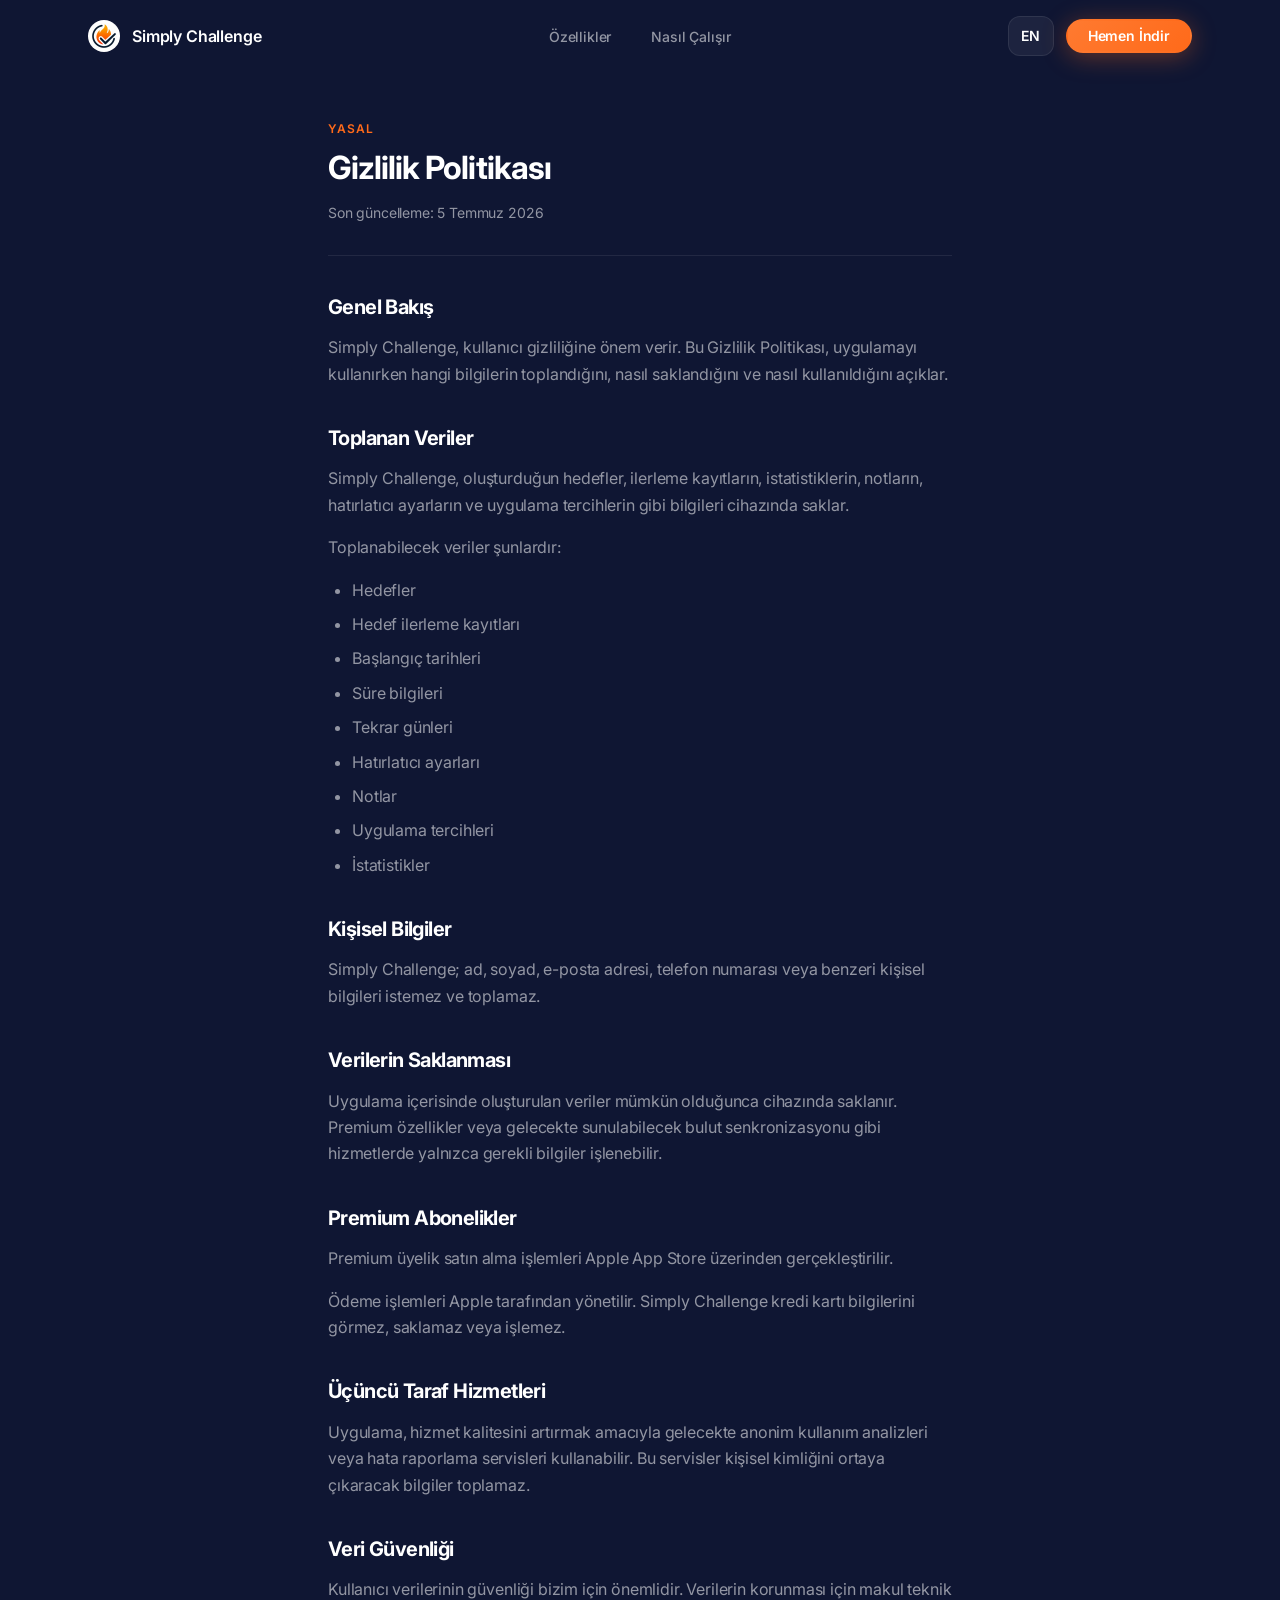
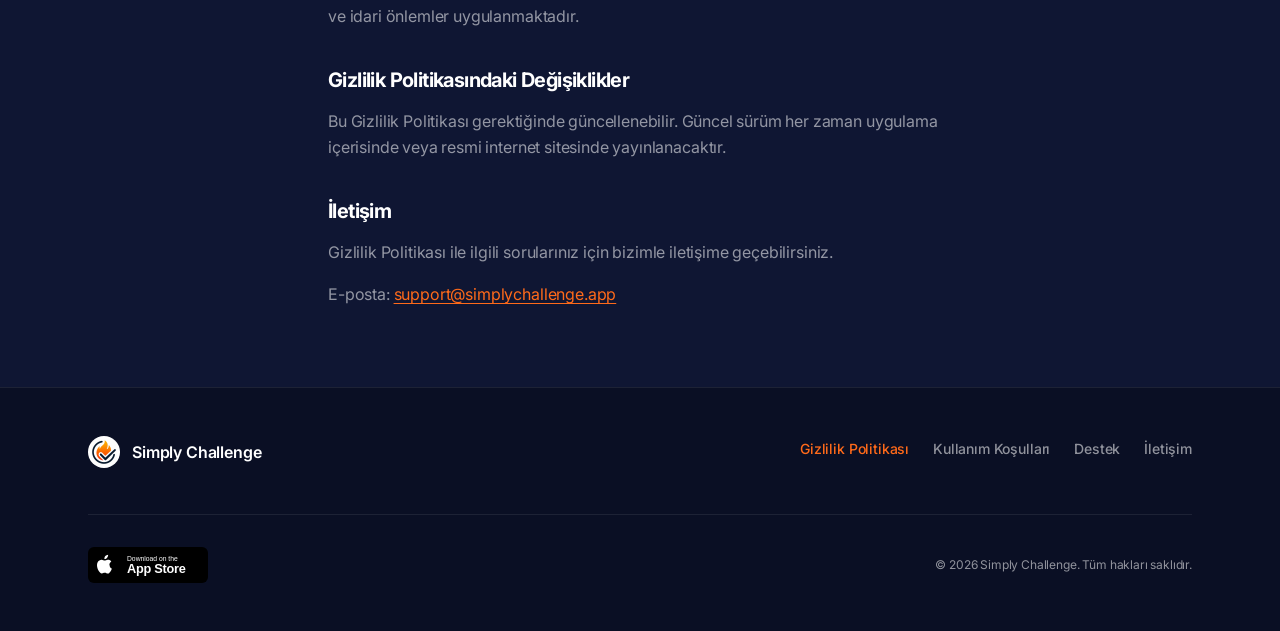
==== privacy.html @ 829325ca "Add Simply Challenge marketing site with TR/EN i18n support. Ship the static landing page, legal pag" ====
<!DOCTYPE html>
<html lang="tr">
<head>
  <meta charset="UTF-8">
  <meta name="viewport" content="width=device-width, initial-scale=1.0">
  <meta name="description" content="Simply Challenge iOS uygulaması gizlilik politikası.">
  <meta name="theme-color" content="#0F1633">
  <title>Gizlilik Politikası — Simply Challenge</title>
  <link rel="icon" href="assets/icons/app-icon.png" type="image/png">
  <link rel="preconnect" href="https://fonts.googleapis.com">
  <link rel="preconnect" href="https://fonts.gstatic.com" crossorigin>
  <link href="https://fonts.googleapis.com/css2?family=Inter:wght@400;500;600;700&display=swap" rel="stylesheet">
  <link rel="stylesheet" href="css/style.css">
</head>
<body>

  <header class="site-header is-scrolled" id="site-header">
    <div class="container">
      <div class="site-header__inner">
        <a href="index.html" class="site-logo" data-i18n-aria="nav.homeAria" aria-label="Simply Challenge ana sayfa">
          <img src="assets/icons/app-icon.png" alt="" class="site-logo__img" width="32" height="32">
          <span class="site-logo__text">Simply Challenge</span>
        </a>
        <nav class="site-nav" id="site-nav" data-i18n-aria="nav.mainAria" aria-label="Ana navigasyon">
          <ul class="site-nav__list">
            <li><a href="index.html#features" class="site-nav__link" data-i18n="nav.features">Özellikler</a></li>
            <li><a href="index.html#how-it-works" class="site-nav__link" data-i18n="nav.howItWorks">Nasıl Çalışır</a></li>
          </ul>
        </nav>
        <div class="site-header__actions">
          <button type="button" class="lang-switch" id="lang-switch" data-i18n-aria="lang.switchAria" aria-label="Dili İngilizce olarak değiştir">
            <span class="lang-switch__code" data-i18n="lang.switchLabel">EN</span>
          </button>
          <a href="index.html#download" class="btn btn--primary btn--sm site-header__cta" data-i18n="nav.download">Hemen İndir</a>
          <button class="nav-toggle" id="nav-toggle" type="button" data-i18n-aria="nav.openMenu" aria-label="Menüyü aç" aria-expanded="false" aria-controls="site-nav">
            <span class="nav-toggle__bar" aria-hidden="true"></span>
            <span class="nav-toggle__bar" aria-hidden="true"></span>
            <span class="nav-toggle__bar" aria-hidden="true"></span>
          </button>
        </div>
      </div>
    </div>
  </header>

  <main id="main-content">
    <article class="section legal-page">
      <div class="container container--narrow">
        <header class="legal-page__header">
          <p class="eyebrow" data-i18n="legal.eyebrow">Yasal</p>
          <h1 class="legal-page__title" data-i18n="privacy.title">Gizlilik Politikası</h1>
          <p class="legal-page__updated text-muted" data-i18n="legal.updated">Son güncelleme: 5 Temmuz 2026</p>
        </header>
        <div class="legal-page__content prose">
          <h2 data-i18n="privacy.s1.title">Genel Bakış</h2>
          <p data-i18n="privacy.s1.text">Simply Challenge, kullanıcı gizliliğine önem verir. Bu Gizlilik Politikası, uygulamayı kullanırken hangi bilgilerin toplandığını, nasıl saklandığını ve nasıl kullanıldığını açıklar.</p>

          <h2 data-i18n="privacy.s2.title">Toplanan Veriler</h2>
          <p data-i18n="privacy.s2.p1">Simply Challenge, oluşturduğun hedefler, ilerleme kayıtların, istatistiklerin, notların, hatırlatıcı ayarların ve uygulama tercihlerin gibi bilgileri cihazında saklar.</p>
          <p data-i18n="privacy.s2.p2">Toplanabilecek veriler şunlardır:</p>
          <ul>
            <li data-i18n="privacy.s2.li1">Hedefler</li>
            <li data-i18n="privacy.s2.li2">Hedef ilerleme kayıtları</li>
            <li data-i18n="privacy.s2.li3">Başlangıç tarihleri</li>
            <li data-i18n="privacy.s2.li4">Süre bilgileri</li>
            <li data-i18n="privacy.s2.li5">Tekrar günleri</li>
            <li data-i18n="privacy.s2.li6">Hatırlatıcı ayarları</li>
            <li data-i18n="privacy.s2.li7">Notlar</li>
            <li data-i18n="privacy.s2.li8">Uygulama tercihleri</li>
            <li data-i18n="privacy.s2.li9">İstatistikler</li>
          </ul>

          <h2 data-i18n="privacy.s3.title">Kişisel Bilgiler</h2>
          <p data-i18n="privacy.s3.text">Simply Challenge; ad, soyad, e-posta adresi, telefon numarası veya benzeri kişisel bilgileri istemez ve toplamaz.</p>

          <h2 data-i18n="privacy.s4.title">Verilerin Saklanması</h2>
          <p data-i18n="privacy.s4.text">Uygulama içerisinde oluşturulan veriler mümkün olduğunca cihazında saklanır. Premium özellikler veya gelecekte sunulabilecek bulut senkronizasyonu gibi hizmetlerde yalnızca gerekli bilgiler işlenebilir.</p>

          <h2 data-i18n="privacy.s5.title">Premium Abonelikler</h2>
          <p data-i18n="privacy.s5.p1">Premium üyelik satın alma işlemleri Apple App Store üzerinden gerçekleştirilir.</p>
          <p data-i18n="privacy.s5.p2">Ödeme işlemleri Apple tarafından yönetilir. Simply Challenge kredi kartı bilgilerini görmez, saklamaz veya işlemez.</p>

          <h2 data-i18n="privacy.s6.title">Üçüncü Taraf Hizmetleri</h2>
          <p data-i18n="privacy.s6.text">Uygulama, hizmet kalitesini artırmak amacıyla gelecekte anonim kullanım analizleri veya hata raporlama servisleri kullanabilir. Bu servisler kişisel kimliğini ortaya çıkaracak bilgiler toplamaz.</p>

          <h2 data-i18n="privacy.s7.title">Veri Güvenliği</h2>
          <p data-i18n="privacy.s7.text">Kullanıcı verilerinin güvenliği bizim için önemlidir. Verilerin korunması için makul teknik ve idari önlemler uygulanmaktadır.</p>

          <h2 data-i18n="privacy.s8.title">Gizlilik Politikasındaki Değişiklikler</h2>
          <p data-i18n="privacy.s8.text">Bu Gizlilik Politikası gerektiğinde güncellenebilir. Güncel sürüm her zaman uygulama içerisinde veya resmi internet sitesinde yayınlanacaktır.</p>

          <h2 data-i18n="privacy.s9.title">İletişim</h2>
          <p data-i18n="privacy.s9.text">Gizlilik Politikası ile ilgili sorularınız için bizimle iletişime geçebilirsiniz.</p>
          <p data-i18n-html="privacy.s9.email">E-posta: <a href="mailto:support@simplychallenge.app">support@simplychallenge.app</a></p>
        </div>
      </div>
    </article>
  </main>

  <footer class="site-footer">
    <div class="container">
      <div class="site-footer__top">
        <div class="site-footer__brand">
          <a href="index.html" class="site-logo site-logo--footer" data-i18n-aria="nav.homeAria" aria-label="Simply Challenge ana sayfa">
            <img src="assets/icons/app-icon.png" alt="" class="site-logo__img" width="28" height="28">
            <span class="site-logo__text">Simply Challenge</span>
          </a>
        </div>
        <nav class="site-footer__nav" data-i18n-aria="footer.navAria" aria-label="Alt bilgi navigasyonu">
          <ul class="site-footer__list">
            <li><a href="privacy.html" class="site-footer__link" aria-current="page" data-i18n="footer.privacy">Gizlilik Politikası</a></li>
            <li><a href="terms.html" class="site-footer__link" data-i18n="footer.terms">Kullanım Koşulları</a></li>
            <li><a href="mailto:support@simplychallenge.app" class="site-footer__link" data-i18n="footer.support">Destek</a></li>
            <li><a href="mailto:support@simplychallenge.app" class="site-footer__link" data-i18n="footer.contact">İletişim</a></li>
          </ul>
        </nav>
      </div>
      <div class="site-footer__bottom">
        <a href="https://apps.apple.com/app/simply-challenge" class="app-store-link" target="_blank" rel="noopener noreferrer">
          <img src="assets/icons/app-store-badge-dark.svg" data-i18n-alt="appStore.alt" alt="App Store'dan indirin" width="120" height="36">
        </a>
        <p class="site-footer__copy" data-i18n="footer.copyright">&copy; 2026 Simply Challenge. Tüm hakları saklıdır.</p>
      </div>
    </div>
  </footer>

  <script src="js/i18n.js"></script>
  <script src="js/main.js"></script>
</body>
</html>
---- css/style.css ----
/* ==========================================================================
   Simply Challenge — Figma Dark Theme
   ========================================================================== */

*, *::before, *::after {
  box-sizing: border-box;
  margin: 0;
  padding: 0;
}

html {
  -webkit-text-size-adjust: 100%;
  scroll-behavior: smooth;
}

body {
  min-height: 100vh;
  line-height: 1.5;
  -webkit-font-smoothing: antialiased;
  -moz-osx-font-smoothing: grayscale;
}

img, picture, video, canvas, svg {
  display: block;
  max-width: 100%;
}

input, button, textarea, select {
  font: inherit;
  color: inherit;
}

button {
  cursor: pointer;
  background: none;
  border: none;
}

a {
  color: inherit;
  text-decoration: none;
}

ul, ol {
  list-style: none;
}

h1, h2, h3, h4, h5, h6 {
  overflow-wrap: break-word;
  text-wrap: balance;
}

p {
  overflow-wrap: break-word;
  text-wrap: pretty;
}

/* --------------------------------------------------------------------------
   Tokens
   -------------------------------------------------------------------------- */

:root {
  --color-primary: #FF6A1A;
  --color-primary-hover: #FF7A30;
  --color-primary-active: #E85E15;
  --color-primary-glow: rgba(255, 106, 26, 0.35);

  --color-bg: #0F1633;
  --color-bg-footer: #0A0F24;
  --color-surface: #161D3D;
  --color-surface-elevated: #1C2447;
  --color-surface-border: rgba(255, 255, 255, 0.08);

  --color-text: #FFFFFF;
  --color-text-muted: rgba(255, 255, 255, 0.55);
  --color-text-accent: #8B9CC8;

  --font-family: "Inter", -apple-system, BlinkMacSystemFont, "Segoe UI", Roboto, sans-serif;

  --font-size-xs: 0.75rem;
  --font-size-sm: 0.875rem;
  --font-size-base: 1rem;
  --font-size-lg: 1.125rem;
  --font-size-xl: 1.25rem;
  --font-size-2xl: 1.5rem;
  --font-size-3xl: 2rem;
  --font-size-4xl: 2.75rem;
  --font-size-5xl: 3.5rem;

  --font-weight-regular: 400;
  --font-weight-medium: 500;
  --font-weight-semibold: 600;
  --font-weight-bold: 700;

  --line-height-tight: 1.12;
  --line-height-snug: 1.3;
  --line-height-normal: 1.5;
  --line-height-relaxed: 1.65;

  --letter-spacing-tight: -0.03em;
  --letter-spacing-normal: -0.01em;
  --letter-spacing-wide: 0.08em;

  --space-1: 0.25rem;
  --space-2: 0.5rem;
  --space-3: 0.75rem;
  --space-4: 1rem;
  --space-5: 1.25rem;
  --space-6: 1.5rem;
  --space-8: 2rem;
  --space-10: 2.5rem;
  --space-12: 3rem;
  --space-16: 4rem;
  --space-20: 5rem;
  --space-24: 6rem;
  --space-32: 8rem;

  --container-max: 72rem;
  --container-narrow: 42rem;
  --container-padding: 1.5rem;

  --radius: 20px;
  --radius-sm: 12px;
  --radius-full: 9999px;

  --shadow-glow: 0 0 80px rgba(255, 106, 26, 0.15);
  --shadow-card: 0 4px 32px rgba(0, 0, 0, 0.25);

  --transition-fast: 150ms ease;
  --transition-base: 250ms ease;

  --header-height: 4.5rem;
}

/* --------------------------------------------------------------------------
   Base
   -------------------------------------------------------------------------- */

body {
  font-family: var(--font-family);
  font-size: var(--font-size-base);
  font-weight: var(--font-weight-regular);
  line-height: var(--line-height-normal);
  letter-spacing: var(--letter-spacing-normal);
  color: var(--color-text);
  background-color: var(--color-bg);
}

h1, h2, h3, h4, h5, h6 {
  font-weight: var(--font-weight-bold);
  line-height: var(--line-height-tight);
  letter-spacing: var(--letter-spacing-tight);
  color: var(--color-text);
}

.eyebrow {
  font-size: var(--font-size-xs);
  font-weight: var(--font-weight-semibold);
  letter-spacing: var(--letter-spacing-wide);
  text-transform: uppercase;
  color: var(--color-primary);
  margin-bottom: var(--space-3);
}

.text-muted { color: var(--color-text-muted); }
.text-center { text-align: center; }

/* --------------------------------------------------------------------------
   Layout
   -------------------------------------------------------------------------- */

.container {
  width: 100%;
  max-width: var(--container-max);
  margin-inline: auto;
  padding-inline: var(--container-padding);
}

.container--narrow {
  max-width: var(--container-narrow);
}

.section {
  padding-block: var(--space-20);
}

.section-header {
  margin-bottom: var(--space-12);
}

.section-header__title {
  font-size: clamp(1.75rem, 4vw, var(--font-size-3xl));
  max-width: 36rem;
  margin-inline: auto;
}

.grid {
  display: grid;
  gap: var(--space-5);
}

.grid--2 { grid-template-columns: 1fr; }
.grid--3 { grid-template-columns: 1fr; }

@media (min-width: 640px) {
  .grid--2 { grid-template-columns: repeat(2, 1fr); }
  .grid--3 { grid-template-columns: repeat(3, 1fr); }
}

/* --------------------------------------------------------------------------
   Buttons
   -------------------------------------------------------------------------- */

.btn {
  display: inline-flex;
  align-items: center;
  justify-content: center;
  gap: var(--space-2);
  padding: 0.75rem 1.75rem;
  font-size: var(--font-size-sm);
  font-weight: var(--font-weight-semibold);
  line-height: 1;
  border-radius: var(--radius-full);
  border: 2px solid transparent;
  transition: background-color var(--transition-fast), transform var(--transition-fast), box-shadow var(--transition-fast), border-color var(--transition-fast);
  white-space: nowrap;
}

.btn:focus-visible {
  outline: 2px solid var(--color-primary);
  outline-offset: 3px;
}

.btn--sm {
  padding: 0.5rem 1.25rem;
  font-size: var(--font-size-sm);
}

.btn--lg {
  padding: 0.875rem 2rem;
  font-size: var(--font-size-base);
}

.btn--primary {
  background: linear-gradient(135deg, #FF7A30, var(--color-primary));
  color: var(--color-text);
  box-shadow: 0 4px 24px var(--color-primary-glow);
}

.btn--primary:hover {
  background: linear-gradient(135deg, #FF8A45, var(--color-primary-hover));
  transform: translateY(-1px);
}

.btn--ghost {
  background: transparent;
  color: var(--color-text);
  border-color: rgba(255, 255, 255, 0.25);
}

.btn--ghost:hover {
  border-color: rgba(255, 255, 255, 0.5);
  background: rgba(255, 255, 255, 0.05);
}

.btn--white {
  background: var(--color-text);
  color: var(--color-bg);
  font-weight: var(--font-weight-semibold);
}

.btn--white:hover {
  background: rgba(255, 255, 255, 0.9);
  transform: translateY(-1px);
}

/* --------------------------------------------------------------------------
   Header
   -------------------------------------------------------------------------- */

.site-header {
  position: fixed;
  top: 0;
  left: 0;
  right: 0;
  z-index: 100;
  height: var(--header-height);
  background: transparent;
  transition: background-color var(--transition-base), box-shadow var(--transition-base);
}

.site-header .container {
  position: relative;
}

.site-header.is-scrolled {
  background: rgba(15, 22, 51, 0.85);
  backdrop-filter: blur(20px);
  -webkit-backdrop-filter: blur(20px);
  box-shadow: 0 1px 0 var(--color-surface-border);
}

.site-header__inner {
  display: flex;
  align-items: center;
  justify-content: space-between;
  height: var(--header-height);
  gap: var(--space-6);
}

.site-logo {
  display: inline-flex;
  align-items: center;
  gap: var(--space-3);
  font-weight: var(--font-weight-semibold);
  font-size: var(--font-size-base);
  color: var(--color-text);
  flex-shrink: 0;
}

.site-logo__img {
  width: 2rem;
  height: 2rem;
  border-radius: 50%;
  flex-shrink: 0;
  object-fit: contain;
}

.site-nav {
  display: none;
}

.site-nav__list {
  display: flex;
  align-items: center;
  gap: var(--space-10);
}

.site-nav__link {
  font-size: var(--font-size-sm);
  font-weight: var(--font-weight-medium);
  color: var(--color-text-muted);
  transition: color var(--transition-fast);
}

.site-nav__link:hover,
.site-nav__link.is-active {
  color: var(--color-text);
}

.site-header__cta {
  display: none;
}

.site-header__actions {
  display: flex;
  align-items: center;
  gap: var(--space-3);
  flex-shrink: 0;
  margin-left: auto;
}

.lang-switch {
  display: inline-flex;
  align-items: center;
  justify-content: center;
  min-width: 2.5rem;
  height: 2.5rem;
  padding: 0 var(--space-3);
  border-radius: var(--radius-sm);
  border: 1px solid var(--color-surface-border);
  background: rgba(255, 255, 255, 0.06);
  color: var(--color-text);
  font-size: var(--font-size-sm);
  font-weight: var(--font-weight-semibold);
  letter-spacing: 0.04em;
  transition: background-color var(--transition-fast), border-color var(--transition-fast), color var(--transition-fast);
}

.lang-switch:hover {
  background: rgba(255, 255, 255, 0.12);
  border-color: rgba(255, 255, 255, 0.2);
}

.lang-switch__code {
  line-height: 1;
}

.nav-toggle {
  display: flex;
  flex-direction: column;
  justify-content: center;
  gap: 5px;
  width: 2.5rem;
  height: 2.5rem;
  padding: var(--space-2);
  border-radius: var(--radius-sm);
}

.nav-toggle__bar {
  display: block;
  width: 100%;
  height: 2px;
  background-color: var(--color-text);
  border-radius: var(--radius-full);
  transition: transform var(--transition-base), opacity var(--transition-base);
}

.nav-toggle[aria-expanded="true"] .nav-toggle__bar:nth-child(1) {
  transform: translateY(7px) rotate(45deg);
}

.nav-toggle[aria-expanded="true"] .nav-toggle__bar:nth-child(2) {
  opacity: 0;
}

.nav-toggle[aria-expanded="true"] .nav-toggle__bar:nth-child(3) {
  transform: translateY(-7px) rotate(-45deg);
}

@media (min-width: 768px) {
  .site-nav {
    display: block;
    position: absolute;
    left: 50%;
    transform: translateX(-50%);
  }

  .site-header__cta {
    display: inline-flex;
  }

  .nav-toggle {
    display: none;
  }
}

.site-nav.is-open {
  display: block;
  position: fixed;
  top: var(--header-height);
  left: 0;
  right: 0;
  background: var(--color-surface);
  border-bottom: 1px solid var(--color-surface-border);
  padding: var(--space-6);
  z-index: 99;
}

.site-nav.is-open .site-nav__list {
  flex-direction: column;
  align-items: flex-start;
  gap: var(--space-4);
}

.site-nav.is-open .site-nav__link {
  font-size: var(--font-size-base);
}

/* --------------------------------------------------------------------------
   Hero
   -------------------------------------------------------------------------- */

.hero {
  padding-top: calc(var(--header-height) + var(--space-12));
  padding-bottom: var(--space-16);
  text-align: center;
  overflow: hidden;
}

.hero__layout {
  display: grid;
  gap: var(--space-10);
  align-items: center;
}

.hero__copy {
  max-width: 42rem;
  margin-inline: auto;
}

.hero__title {
  font-size: clamp(2.5rem, 6vw, var(--font-size-5xl));
  font-weight: var(--font-weight-bold);
  line-height: var(--line-height-tight);
  margin-bottom: var(--space-6);
}

.hero__title-accent {
  color: var(--color-text-accent);
}

.hero__subtitle {
  font-size: var(--font-size-base);
  line-height: var(--line-height-relaxed);
  color: var(--color-text-muted);
  max-width: 32rem;
  margin-inline: auto;
  margin-bottom: var(--space-8);
}

.hero__rating {
  display: flex;
  align-items: center;
  justify-content: center;
  gap: var(--space-3);
  margin-bottom: var(--space-6);
}

.stars {
  display: flex;
  gap: 2px;
}

.hero__rating-text {
  font-size: var(--font-size-sm);
  font-weight: var(--font-weight-medium);
  color: var(--color-text-muted);
}

.hero__tags {
  display: flex;
  flex-wrap: wrap;
  justify-content: center;
  gap: var(--space-3);
  margin-bottom: var(--space-8);
}

.tag {
  padding: 0.375rem 1rem;
  font-size: var(--font-size-xs);
  font-weight: var(--font-weight-medium);
  color: var(--color-text-muted);
  border: 1px solid var(--color-surface-border);
  border-radius: var(--radius-full);
  background: rgba(255, 255, 255, 0.03);
}

.hero__actions {
  display: flex;
  flex-wrap: wrap;
  justify-content: center;
  gap: var(--space-4);
}

.hero__visual {
  display: flex;
  justify-content: center;
  position: relative;
  overflow: visible;
}

.hero__scene {
  position: relative;
  width: min(520px, 100%);
  height: min(580px, 82vw);
  display: grid;
  place-items: center;
  margin-inline: auto;
}

.hero__glow {
  position: absolute;
  inset: 12% 8%;
  background: radial-gradient(circle at center, rgba(255, 106, 26, 0.22) 0%, rgba(255, 106, 26, 0) 68%);
  pointer-events: none;
  z-index: 0;
}

.hero__shape {
  position: absolute;
  pointer-events: none;
}

.hero__shape--sphere {
  border-radius: 50%;
  background: rgba(255, 255, 255, 0.9);
  box-shadow: 0 0 40px rgba(255, 255, 255, 0.15);
}

.hero__shape--1 {
  width: 56px;
  height: 56px;
  top: 8%;
  left: 4%;
  opacity: 0.85;
}

.hero__shape--2 {
  width: 36px;
  height: 36px;
  top: 4%;
  right: 8%;
  opacity: 0.7;
}

.hero__shape--3 {
  width: 24px;
  height: 24px;
  bottom: 18%;
  right: 6%;
  opacity: 0.5;
}

.hero__shape--pyramid {
  width: 0;
  height: 0;
  border-left: 18px solid transparent;
  border-right: 18px solid transparent;
  border-bottom: 32px solid #ff6a1a;
  opacity: 0.9;
}

.hero__shape--4 {
  bottom: 10%;
  left: 8%;
  transform: rotate(15deg);
  opacity: 0.75;
}

.hero__shape--5 {
  top: 42%;
  right: 2%;
  transform: rotate(-20deg) scale(0.85);
}

.hero__shape--6 {
  bottom: 28%;
  left: 2%;
  border-bottom-color: rgba(255, 255, 255, 0.85);
  transform: rotate(8deg) scale(0.7);
}

.hero__phone {
  position: relative;
  z-index: 1;
  transform: rotate(-8deg) translateX(18px);
  filter: drop-shadow(0 32px 64px rgba(0, 0, 0, 0.45)) drop-shadow(0 0 48px rgba(255, 106, 26, 0.18));
}

.hero__phone-bezel {
  width: min(272px, 72vw);
  padding: 10px;
  border-radius: 42px;
  background: linear-gradient(160deg, #2f2f2f 0%, #141414 55%, #0a0a0a 100%);
  box-shadow:
    inset 0 0 0 1px rgba(255, 255, 255, 0.08),
    inset 0 1px 0 rgba(255, 255, 255, 0.12);
}

.hero__phone-screen {
  display: block;
  width: 100%;
  height: auto;
  aspect-ratio: 470 / 1024;
  border-radius: 36px;
  object-fit: cover;
  object-position: top center;
  background: #ececef;
}

@media (min-width: 992px) {
  .hero {
    text-align: left;
  }

  .hero__layout {
    grid-template-columns: minmax(0, 1.05fr) minmax(0, 0.95fr);
    gap: var(--space-6);
    min-height: 620px;
  }

  .hero__copy {
    margin-inline: 0;
    max-width: 34rem;
  }

  .hero__subtitle {
    margin-inline: 0;
  }

  .hero__rating,
  .hero__tags,
  .hero__actions {
    justify-content: flex-start;
  }

  .hero__visual {
    justify-content: center;
  }

  .hero__scene {
    width: min(480px, 100%);
    height: 620px;
    margin-inline: auto;
  }

  .hero__phone-bezel {
    width: min(286px, 100%);
  }

  .hero__phone {
    transform: rotate(-10deg) translateY(-8px) translateX(40px);
  }
}

/* --------------------------------------------------------------------------
   Feature Cards
   -------------------------------------------------------------------------- */

.features-grid {
  gap: var(--space-5);
}

.card {
  padding: var(--space-8);
  background: var(--color-surface);
  border: 1px solid var(--color-surface-border);
  border-radius: var(--radius);
  transition: border-color var(--transition-base), transform var(--transition-base);
}

.card:hover {
  border-color: rgba(255, 106, 26, 0.2);
  transform: translateY(-2px);
}

.card__icon {
  display: flex;
  align-items: center;
  justify-content: center;
  width: 2.75rem;
  height: 2.75rem;
  background: rgba(255, 106, 26, 0.1);
  border-radius: var(--radius-sm);
  margin-bottom: var(--space-5);
}

.card__title {
  font-size: var(--font-size-lg);
  font-weight: var(--font-weight-semibold);
  margin-bottom: var(--space-3);
}

.card__text {
  font-size: var(--font-size-sm);
  line-height: var(--line-height-relaxed);
  color: var(--color-text-muted);
}

/* --------------------------------------------------------------------------
   How It Works
   -------------------------------------------------------------------------- */

.steps-grid {
  gap: var(--space-5);
}

.step-card {
  position: relative;
  padding: var(--space-8);
  background: var(--color-surface);
  border: 1px solid transparent;
  border-radius: var(--radius);
  background-clip: padding-box;
  text-align: center;
}

.step-card::before {
  content: "";
  position: absolute;
  inset: 0;
  border-radius: var(--radius);
  padding: 1px;
  background: linear-gradient(135deg, rgba(255, 106, 26, 0.4), rgba(255, 255, 255, 0.08));
  -webkit-mask: linear-gradient(#fff 0 0) content-box, linear-gradient(#fff 0 0);
  mask: linear-gradient(#fff 0 0) content-box, linear-gradient(#fff 0 0);
  -webkit-mask-composite: xor;
  mask-composite: exclude;
  pointer-events: none;
}

.step-card__icon {
  display: flex;
  align-items: center;
  justify-content: center;
  width: 3.5rem;
  height: 3.5rem;
  margin-inline: auto;
  margin-bottom: var(--space-4);
  background: rgba(255, 106, 26, 0.1);
  border-radius: var(--radius-sm);
}

.step-card__num {
  display: block;
  font-size: var(--font-size-xs);
  font-weight: var(--font-weight-bold);
  color: var(--color-primary);
  letter-spacing: var(--letter-spacing-wide);
  margin-bottom: var(--space-3);
}

.step-card__title {
  font-size: var(--font-size-lg);
  font-weight: var(--font-weight-semibold);
  margin-bottom: var(--space-3);
}

.step-card__text {
  font-size: var(--font-size-sm);
  line-height: var(--line-height-relaxed);
  color: var(--color-text-muted);
}

/* --------------------------------------------------------------------------
   Discover Carousel
   -------------------------------------------------------------------------- */

.section--discover .container {
  margin-bottom: var(--space-10);
}

.discover-carousel {
  overflow-x: auto;
  overflow-y: hidden;
  scroll-snap-type: x mandatory;
  scroll-padding-inline: max(var(--container-padding), calc((100vw - var(--container-max)) / 2 + var(--container-padding)));
  -webkit-overflow-scrolling: touch;
  scrollbar-width: thin;
  scrollbar-color: rgba(255, 106, 26, 0.45) transparent;
  padding-block: var(--space-2) var(--space-6);
}

.discover-carousel::-webkit-scrollbar {
  height: 6px;
}

.discover-carousel::-webkit-scrollbar-thumb {
  background: rgba(255, 106, 26, 0.45);
  border-radius: var(--radius-full);
}

.discover-carousel__track {
  display: flex;
  flex-direction: row;
  flex-wrap: nowrap;
  align-items: flex-start;
  gap: var(--space-5);
  width: max-content;
  padding-inline: max(var(--container-padding), calc((100vw - var(--container-max)) / 2 + var(--container-padding)));
}

.discover-panel {
  flex: 0 0 auto;
  width: clamp(260px, 32vw, 360px);
  margin: 0;
  scroll-snap-align: start;
  border-radius: calc(var(--radius) + 4px);
  overflow: hidden;
  background: #fff;
  box-shadow:
    0 24px 48px rgba(0, 0, 0, 0.28),
    0 0 0 1px rgba(255, 255, 255, 0.06);
  transition: transform var(--transition-base), box-shadow var(--transition-base);
}

.discover-panel:hover {
  transform: translateY(-4px);
  box-shadow:
    0 32px 56px rgba(0, 0, 0, 0.34),
    0 0 0 1px rgba(255, 106, 26, 0.18);
}

.discover-panel__img {
  width: 100%;
  height: auto;
  display: block;
  aspect-ratio: 472 / 1024;
  object-fit: contain;
  object-position: top center;
}

@media (min-width: 768px) {
  .discover-carousel__track {
    gap: var(--space-6);
  }

  .discover-panel {
    width: clamp(280px, 24vw, 340px);
  }
}

/* --------------------------------------------------------------------------
   Final CTA
   -------------------------------------------------------------------------- */

.cta-final {
  padding-bottom: var(--space-24);
}

.cta-final__title {
  font-size: clamp(2rem, 5vw, var(--font-size-4xl));
  font-weight: var(--font-weight-bold);
  margin-bottom: var(--space-8);
}

.app-store-link {
  display: inline-block;
  transition: transform var(--transition-fast), opacity var(--transition-fast);
}

.app-store-link:hover {
  transform: translateY(-2px);
  opacity: 0.9;
}

.app-store-link img {
  display: block;
  height: auto;
}

/* --------------------------------------------------------------------------
   Footer
   -------------------------------------------------------------------------- */

.site-footer {
  background: var(--color-bg-footer);
  border-top: 1px solid var(--color-surface-border);
  padding-block: var(--space-12);
}

.site-footer__top {
  display: flex;
  flex-direction: column;
  gap: var(--space-8);
  margin-bottom: var(--space-10);
}

.site-footer__list {
  display: flex;
  flex-wrap: wrap;
  gap: var(--space-6);
}

.site-footer__link {
  font-size: var(--font-size-sm);
  font-weight: var(--font-weight-medium);
  color: var(--color-text-muted);
  transition: color var(--transition-fast);
}

.site-footer__link:hover,
.site-footer__link[aria-current="page"] {
  color: var(--color-primary);
}

.site-footer__bottom {
  display: flex;
  flex-direction: column;
  gap: var(--space-6);
  padding-top: var(--space-8);
  border-top: 1px solid var(--color-surface-border);
}

.site-footer__copy {
  font-size: var(--font-size-xs);
  color: var(--color-text-muted);
}

@media (min-width: 768px) {
  .site-footer__top {
    flex-direction: row;
    justify-content: space-between;
    align-items: flex-start;
  }

  .site-footer__bottom {
    flex-direction: row;
    align-items: center;
    justify-content: space-between;
  }
}

/* --------------------------------------------------------------------------
   Legal Pages
   -------------------------------------------------------------------------- */

.legal-page {
  padding-top: calc(var(--header-height) + var(--space-12));
  padding-bottom: var(--space-20);
}

.legal-page__header {
  margin-bottom: var(--space-10);
  padding-bottom: var(--space-8);
  border-bottom: 1px solid var(--color-surface-border);
}

.legal-page__title {
  margin-top: var(--space-3);
  font-size: clamp(2rem, 4vw, var(--font-size-3xl));
}

.legal-page__updated {
  margin-top: var(--space-4);
  font-size: var(--font-size-sm);
}

.legal-page__content {
  font-size: var(--font-size-base);
  line-height: var(--line-height-relaxed);
  color: var(--color-text-muted);
}

.prose h2 {
  font-size: var(--font-size-xl);
  color: var(--color-text);
  margin-top: var(--space-10);
  margin-bottom: var(--space-4);
}

.prose h3 {
  font-size: var(--font-size-lg);
  color: var(--color-text);
  margin-top: var(--space-8);
  margin-bottom: var(--space-3);
}

.prose p + p {
  margin-top: var(--space-4);
}

.prose ul, .prose ol {
  margin-top: var(--space-4);
  padding-left: var(--space-6);
}

.prose ul { list-style: disc; }
.prose ol { list-style: decimal; }

.prose li {
  margin-top: var(--space-2);
}

.prose a {
  color: var(--color-primary);
  text-decoration: underline;
  text-underline-offset: 3px;
}

.prose strong {
  color: var(--color-text);
  font-weight: var(--font-weight-semibold);
}

.link {
  color: var(--color-primary);
  text-decoration: underline;
  text-underline-offset: 3px;
}

/* --------------------------------------------------------------------------
   Utilities
   -------------------------------------------------------------------------- */

.visually-hidden {
  position: absolute;
  width: 1px;
  height: 1px;
  padding: 0;
  margin: -1px;
  overflow: hidden;
  clip: rect(0, 0, 0, 0);
  white-space: nowrap;
  border: 0;
}

.hide-mobile {
  display: none;
}

@media (min-width: 768px) {
  .hide-mobile {
    display: inline-flex;
  }
}

/* --------------------------------------------------------------------------
   Scroll Reveal
   -------------------------------------------------------------------------- */

.reveal {
  opacity: 0;
  transform: translateY(24px);
  transition: opacity 0.6s ease, transform 0.6s ease;
}

.reveal.is-visible {
  opacity: 1;
  transform: translateY(0);
}

.reveal--delay { transition-delay: 0.1s; }
.reveal--delay-2 { transition-delay: 0.2s; }

@media (prefers-reduced-motion: reduce) {
  .reveal {
    opacity: 1;
    transform: none;
    transition: none;
  }

  html {
    scroll-behavior: auto;
  }
}
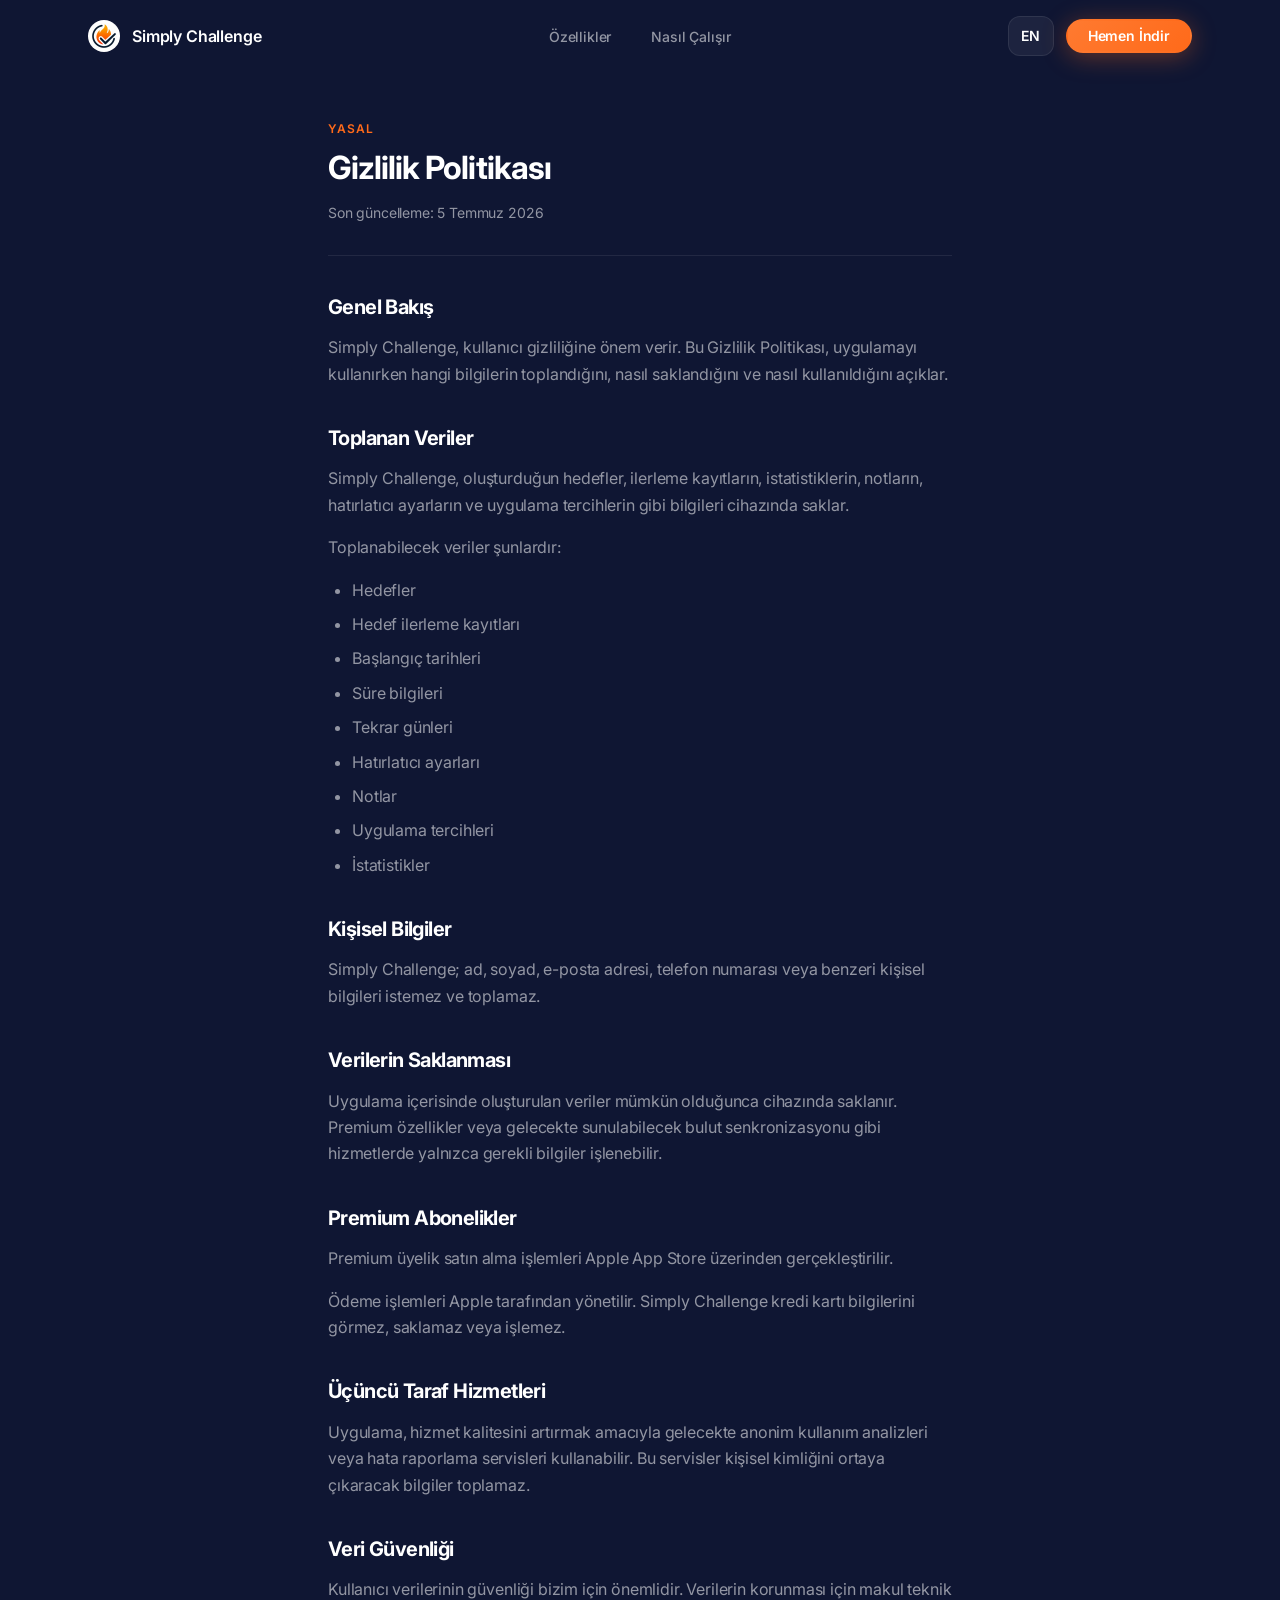
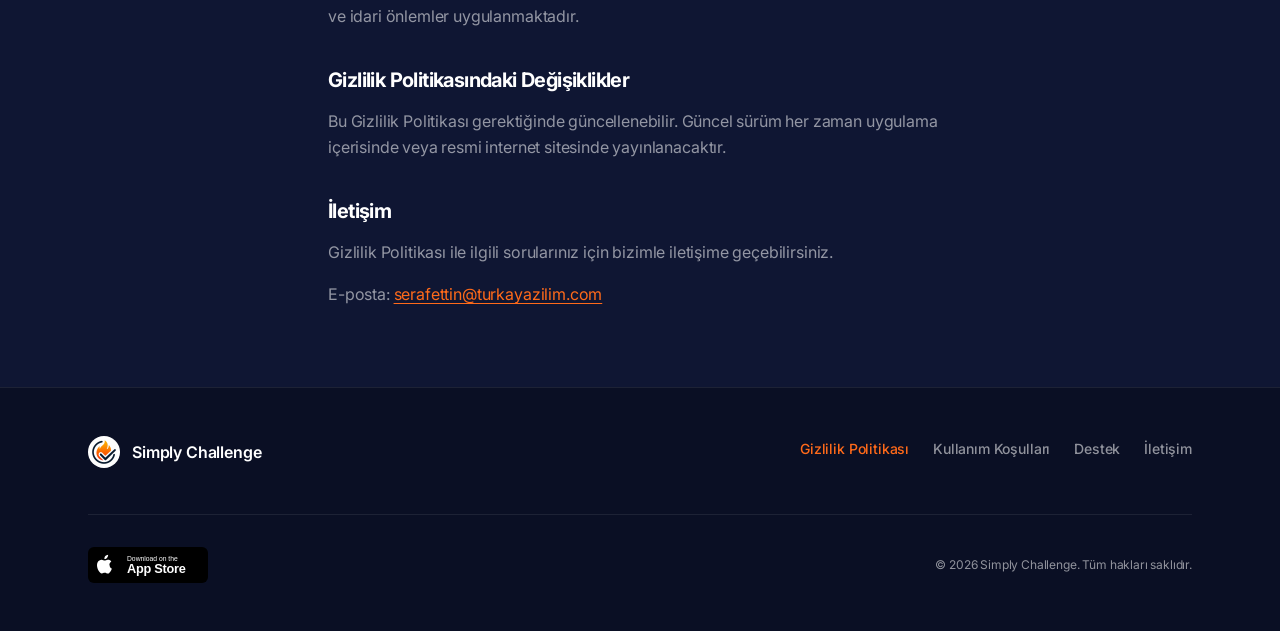
==== commit b0e9568f: "Update contact email to serafettin@turkayazilim.com Co-authored-by: Cursor <cursoragent@cursor.com>" ====
--- a/privacy.html
+++ b/privacy.html
@@ -90,7 +90,7 @@
 
           <h2 data-i18n="privacy.s9.title">İletişim</h2>
           <p data-i18n="privacy.s9.text">Gizlilik Politikası ile ilgili sorularınız için bizimle iletişime geçebilirsiniz.</p>
-          <p data-i18n-html="privacy.s9.email">E-posta: <a href="mailto:support@simplychallenge.app">support@simplychallenge.app</a></p>
+          <p data-i18n-html="privacy.s9.email">E-posta: <a href="mailto:serafettin@turkayazilim.com">serafettin@turkayazilim.com</a></p>
         </div>
       </div>
     </article>
@@ -109,8 +109,8 @@
           <ul class="site-footer__list">
             <li><a href="privacy.html" class="site-footer__link" aria-current="page" data-i18n="footer.privacy">Gizlilik Politikası</a></li>
             <li><a href="terms.html" class="site-footer__link" data-i18n="footer.terms">Kullanım Koşulları</a></li>
-            <li><a href="mailto:support@simplychallenge.app" class="site-footer__link" data-i18n="footer.support">Destek</a></li>
-            <li><a href="mailto:support@simplychallenge.app" class="site-footer__link" data-i18n="footer.contact">İletişim</a></li>
+            <li><a href="support.html" class="site-footer__link" data-i18n="footer.support">Destek</a></li>
+            <li><a href="mailto:serafettin@turkayazilim.com" class="site-footer__link" data-i18n="footer.contact">İletişim</a></li>
           </ul>
         </nav>
       </div>
